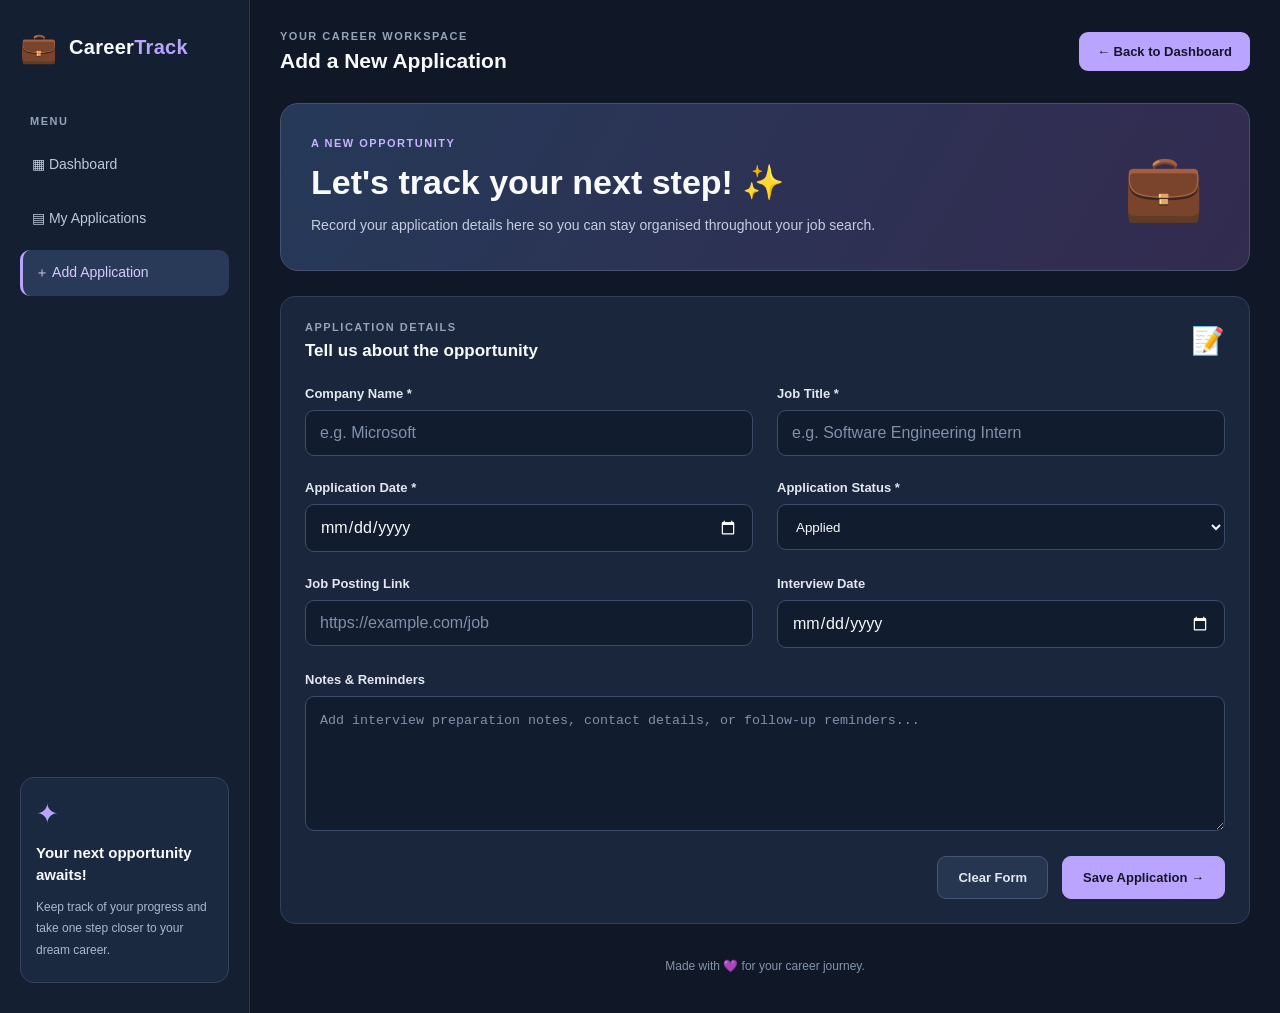
==== add-application.html @ 4e6cf006 "Create dark themed application form" ====
<!DOCTYPE html>
<html lang="en">
<head>
    <meta charset="UTF-8">
    <meta name="viewport" content="width=device-width, initial-scale=1.0">

    <title>Add Application | CareerTrack</title>

    <link rel="stylesheet" href="css/style.css">
    <script src="js/form.js" defer></script>
</head>
<body>

    <div class="app-container">

        <!-- Sidebar -->
        <aside class="sidebar">
            <div class="logo">
                <span class="logo-icon">💼</span>
                <h2>Career<span>Track</span></h2>
            </div>

            <p class="menu-heading">MENU</p>

            <nav class="sidebar-nav">
                <a href="index.html" class="nav-link">▦ Dashboard</a>
                <a href="applications.html" class="nav-link">▤ My Applications</a>
                <a href="add-application.html" class="nav-link active">＋ Add Application</a>
            </nav>

            <div class="sidebar-bottom">
                <div class="motivation-icon">✦</div>
                <h3>Your next opportunity awaits!</h3>
                <p>Keep track of your progress and take one step closer to your dream career.</p>
            </div>
        </aside>

        <!-- Main Content -->
        <main class="main-content">

            <header class="topbar">
                <div>
                    <p class="topbar-label">YOUR CAREER WORKSPACE</p>
                    <h2>Add a New Application</h2>
                </div>

                <a href="index.html" class="topbar-button">
                    ← Back to Dashboard
                </a>
            </header>

            <section class="welcome-section">
                <div>
                    <p class="eyebrow">A NEW OPPORTUNITY</p>
                    <h1>Let's track your next step! ✨</h1>
                    <p class="welcome-text">
                        Record your application details here so you can
                        stay organised throughout your job search.
                    </p>
                </div>

                <div class="welcome-illustration">💼</div>
            </section>

            <!-- Application Form -->
            <section class="panel form-panel">

                <div class="panel-heading">
                    <div>
                        <p class="eyebrow">APPLICATION DETAILS</p>
                        <h2>Tell us about the opportunity</h2>
                    </div>

                    <span class="heading-icon">📝</span>
                </div>

                <form id="applicationForm">

                    <div class="form-grid">

                        <div class="form-group">
                            <label for="company">Company Name *</label>
                            <input
                                type="text"
                                id="company"
                                name="company"
                                placeholder="e.g. Microsoft"
                                required
                                maxlength="100"
                            >
                        </div>

                        <div class="form-group">
                            <label for="jobTitle">Job Title *</label>
                            <input
                                type="text"
                                id="jobTitle"
                                name="jobTitle"
                                placeholder="e.g. Software Engineering Intern"
                                required
                                maxlength="100"
                            >
                        </div>

                        <div class="form-group">
                            <label for="applicationDate">Application Date *</label>
                            <input
                                type="date"
                                id="applicationDate"
                                name="applicationDate"
                                required
                            >
                        </div>

                        <div class="form-group">
                            <label for="status">Application Status *</label>
                            <select id="status" name="status" required>
                                <option value="Applied">Applied</option>
                                <option value="Interview">Interview</option>
                                <option value="Offer">Offer</option>
                                <option value="Rejected">Rejected</option>
                            </select>
                        </div>

                        <div class="form-group">
                            <label for="jobLink">Job Posting Link</label>
                            <input
                                type="url"
                                id="jobLink"
                                name="jobLink"
                                placeholder="https://example.com/job"
                                maxlength="500"
                            >
                        </div>

                        <div class="form-group">
                            <label for="interviewDate">Interview Date</label>
                            <input
                                type="date"
                                id="interviewDate"
                                name="interviewDate"
                            >
                        </div>

                        <div class="form-group full-width">
                            <label for="notes">Notes & Reminders</label>
                            <textarea
                                id="notes"
                                name="notes"
                                rows="5"
                                maxlength="2000"
                                placeholder="Add interview preparation notes, contact details, or follow-up reminders..."
                            ></textarea>
                        </div>

                    </div>

                    <div id="formMessage" class="form-message" role="status" aria-live="polite"></div>

                    <div class="form-actions">
                        <button type="reset" class="secondary-button">
                            Clear Form
                        </button>

                        <button type="submit" class="primary-button">
                            Save Application →
                        </button>
                    </div>

                </form>

            </section>

            <footer class="footer">
                Made with 💜 for your career journey.
            </footer>

        </main>
    </div>

</body>
</html>
---- css/style.css ----
/* ---------- General Styles ---------- */

* {
    margin: 0;
    padding: 0;
    box-sizing: border-box;
}

body {
    font-family: "Segoe UI", Arial, sans-serif;
    background-color: #101827;
    color: #f8fafc;
    min-height: 100vh;
}

a {
    text-decoration: none;
    color: inherit;
}

button, input {
    font: inherit;
}

.app-container {
    display: flex;
    min-height: 100vh;
}

/* ---------- Sidebar ---------- */

.sidebar {
    width: 250px;
    background-color: #141f32;
    border-right: 1px solid #29364d;
    padding: 30px 20px;
    display: flex;
    flex-direction: column;
    flex-shrink: 0;
}

.logo {
    display: flex;
    align-items: center;
    gap: 12px;
    margin-bottom: 50px;
}

.logo-icon {
    font-size: 30px;
}

.logo h2 {
    font-size: 20px;
    letter-spacing: 0.3px;
}

.logo h2 span {
    color: #b9a5ff;
}

.menu-heading,
.eyebrow,
.topbar-label {
    color: #94a3b8;
    font-size: 11px;
    letter-spacing: 1.5px;
    font-weight: 600;
}

.menu-heading {
    margin-bottom: 15px;
    padding-left: 10px;
}

.sidebar-nav {
    display: flex;
    flex-direction: column;
    gap: 10px;
}

.nav-link {
    padding: 14px 12px;
    border-radius: 10px;
    color: #bdc9dd;
    font-size: 14px;
    transition: 0.2s;
}

.nav-link:hover,
.nav-link.active {
    background-color: #293a58;
    color: #d6caff;
}

.nav-link.active {
    border-left: 3px solid #b9a5ff;
}

.sidebar-bottom {
    margin-top: auto;
    padding: 20px 15px;
    background-color: #1b2940;
    border: 1px solid #34425c;
    border-radius: 14px;
}

.motivation-icon {
    font-size: 27px;
    color: #b9a5ff;
    margin-bottom: 12px;
}

.sidebar-bottom h3 {
    font-size: 15px;
    line-height: 1.5;
    margin-bottom: 10px;
}

.sidebar-bottom p {
    font-size: 12px;
    line-height: 1.8;
    color: #a9b8d0;
}

/* ---------- Main Content ---------- */

.main-content {
    flex: 1;
    min-width: 0;
    padding: 30px;
}

.topbar {
    display: flex;
    justify-content: space-between;
    align-items: center;
    gap: 15px;
    margin-bottom: 30px;
}

.topbar-label {
    margin-bottom: 7px;
}

.topbar h2 {
    font-size: 21px;
}

.topbar-button {
    background-color: #b9a5ff;
    color: #17152a;
    padding: 12px 18px;
    border-radius: 9px;
    font-size: 13px;
    font-weight: 700;
    transition: 0.2s;
}

.topbar-button:hover {
    background-color: #d0c4ff;
    transform: translateY(-2px);
}

/* ---------- Welcome Section ---------- */

.welcome-section {
    display: flex;
    align-items: center;
    justify-content: space-between;
    gap: 20px;
    background: linear-gradient(120deg, #263958, #332b50);
    border: 1px solid #45516f;
    border-radius: 18px;
    padding: 30px;
    margin-bottom: 25px;
}

.welcome-section .eyebrow {
    color: #c4b5fd;
    margin-bottom: 13px;
}

.welcome-section h1 {
    font-size: clamp(25px, 3vw, 34px);
    margin-bottom: 12px;
}

.welcome-section h1 span {
    font-size: 27px;
}

.welcome-text {
    color: #c4cee0;
    line-height: 1.7;
    font-size: 14px;
}

.welcome-illustration {
    font-size: 65px;
    padding: 15px;
    flex-shrink: 0;
}

/* ---------- Statistics Cards ---------- */

.stats-grid {
    display: grid;
    grid-template-columns: repeat(4, minmax(0, 1fr));
    gap: 18px;
    margin-bottom: 25px;
}

.stat-card {
    padding: 22px;
    border-radius: 14px;
    border: 1px solid transparent;
    color: #172033;
    transition: transform 0.2s;
}

.stat-card:hover {
    transform: translateY(-4px);
}

.blue-card {
    background-color: #dbeafe;
    border-color: #93c5fd;
}

.purple-card {
    background-color: #ede9fe;
    border-color: #c4b5fd;
}

.green-card {
    background-color: #d1fae5;
    border-color: #6ee7b7;
}

.pink-card {
    background-color: #ffe4e6;
    border-color: #fda4af;
}

.stat-top {
    display: flex;
    align-items: center;
    justify-content: space-between;
    gap: 8px;
    font-size: 12px;
    font-weight: 600;
}

.stat-icon {
    font-size: 22px;
}

.stat-card h2 {
    font-size: 35px;
    margin: 18px 0 7px;
}

.stat-card p {
    font-size: 12px;
    color: #526078;
}

/* ---------- Content Panels ---------- */

.content-grid {
    display: grid;
    grid-template-columns: 1fr 1fr;
    gap: 20px;
    margin-bottom: 25px;
}

.panel {
    background-color: #19263b;
    border: 1px solid #30405a;
    border-radius: 15px;
    padding: 24px;
    min-width: 0;
}

.panel-heading {
    display: flex;
    align-items: center;
    justify-content: space-between;
    gap: 12px;
    margin-bottom: 25px;
}

.panel-heading .eyebrow {
    margin-bottom: 8px;
}

.panel-heading h2 {
    font-size: 17px;
}

.heading-icon {
    font-size: 27px;
    color: #c4b5fd;
}

/* ---------- Application Status ---------- */

.status-list {
    display: flex;
    flex-direction: column;
    gap: 20px;
    margin-bottom: 25px;
}

.status-row {
    display: flex;
    align-items: center;
    gap: 12px;
    color: #d5deed;
    font-size: 14px;
}

.status-row strong {
    margin-left: auto;
    color: #ffffff;
    font-size: 15px;
}

.status-dot {
    width: 11px;
    height: 11px;
    border-radius: 50%;
}

.applied-dot {
    background-color: #93c5fd;
}

.interview-dot {
    background-color: #c4b5fd;
}

.offer-dot {
    background-color: #6ee7b7;
}

.rejected-dot {
    background-color: #fda4af;
}

.text-link {
    color: #c4b5fd;
    font-size: 13px;
    font-weight: 600;
}

.text-link:hover {
    color: #e0d7ff;
}

/* ---------- Upcoming Interviews ---------- */

.empty-state {
    display: flex;
    flex-direction: column;
    align-items: center;
    text-align: center;
    padding: 15px 5px 20px;
    gap: 12px;
}

.empty-icon {
    font-size: 38px;
    background-color: #283653;
    border-radius: 50%;
    padding: 15px;
}

.empty-state p {
    font-size: 14px;
    font-weight: 600;
}

.empty-state span:last-child {
    color: #9baac1;
    font-size: 12px;
    line-height: 1.7;
}

/* ---------- Recent Applications Table ---------- */

.recent-panel {
    margin-bottom: 25px;
}

.table-wrapper {
    width: 100%;
    overflow-x: auto;
}

table {
    width: 100%;
    border-collapse: collapse;
    text-align: left;
}

th {
    color: #a9b8d0;
    background-color: #202e45;
    font-size: 12px;
    font-weight: 600;
}

th, td {
    padding: 15px 12px;
    border-bottom: 1px solid #30405a;
    white-space: nowrap;
}

td {
    color: #e2e8f0;
    font-size: 13px;
}

.table-empty {
    text-align: center;
    padding: 30px 12px;
    color: #a9b8d0;
}

/* ---------- Footer ---------- */

.footer {
    text-align: center;
    color: #8493ab;
    font-size: 12px;
    padding: 10px;
}

/* ---------- Responsive Design ---------- */

@media (max-width: 1100px) {
    .stats-grid {
        grid-template-columns: repeat(2, minmax(0, 1fr));
    }

    .content-grid {
        grid-template-columns: 1fr;
    }
}

@media (max-width: 700px) {
    .app-container {
        flex-direction: column;
    }

    .sidebar {
        width: 100%;
        padding: 20px;
    }

    .logo {
        margin-bottom: 25px;
    }

    .sidebar-nav {
        flex-direction: row;
        flex-wrap: wrap;
    }

    .nav-link {
        font-size: 12px;
        padding: 11px;
    }

    .sidebar-bottom {
        display: none;
    }

    .main-content {
        padding: 18px;
    }

    .topbar {
        align-items: flex-start;
        flex-direction: column;
    }

    .welcome-section {
        padding: 22px;
    }

    .welcome-illustration {
        font-size: 40px;
        padding: 0;
    }

    .stats-grid {
        gap: 12px;
    }

    .stat-card {
        padding: 15px;
    }

    .stat-card h2 {
        font-size: 29px;
    }

    .stat-top {
        font-size: 11px;
    }

    .panel {
        padding: 18px;
    }
}

@media (max-width: 380px) {
    .stats-grid {
        grid-template-columns: 1fr;
    }
}

/* ---------- Add Application Form ---------- */

.form-panel {
    max-width: 1000px;
    margin-bottom: 25px;
}

.form-grid {
    display: grid;
    grid-template-columns: repeat(2, minmax(0, 1fr));
    gap: 24px;
}

.form-group {
    display: flex;
    flex-direction: column;
    gap: 9px;
}

.form-group label {
    color: #e2e8f0;
    font-size: 13px;
    font-weight: 600;
}

.form-group input,
.form-group select,
.form-group textarea {
    width: 100%;
    padding: 13px 14px;
    background-color: #111c2f;
    color: #f8fafc;
    border: 1px solid #3b4b66;
    border-radius: 9px;
    outline: none;
    transition: border-color 0.2s, box-shadow 0.2s;
}

.form-group input,
.form-group select {
    min-height: 46px;
}

.form-group textarea {
    resize: vertical;
    min-height: 120px;
    line-height: 1.6;
}

.form-group input::placeholder,
.form-group textarea::placeholder {
    color: #8190a9;
}

.form-group input:focus,
.form-group select:focus,
.form-group textarea:focus {
    border-color: #b9a5ff;
    box-shadow: 0 0 0 3px rgba(185, 165, 255, 0.15);
}

.form-group select option {
    background-color: #19263b;
    color: #f8fafc;
}

.form-group input[type="date"] {
    color-scheme: dark;
}

.full-width {
    grid-column: 1 / -1;
}

.form-actions {
    display: flex;
    justify-content: flex-end;
    gap: 14px;
    margin-top: 25px;
    flex-wrap: wrap;
}

.primary-button,
.secondary-button {
    padding: 13px 20px;
    border-radius: 9px;
    font-size: 13px;
    font-weight: 700;
    cursor: pointer;
    transition: 0.2s;
}

.primary-button {
    background-color: #b9a5ff;
    color: #17152a;
    border: 1px solid #b9a5ff;
}

.primary-button:hover {
    background-color: #d0c4ff;
    transform: translateY(-2px);
}

.secondary-button {
    background-color: #263650;
    color: #e2e8f0;
    border: 1px solid #465773;
}

.secondary-button:hover {
    background-color: #344663;
}

.form-message {
    margin-top: 20px;
    font-size: 13px;
    line-height: 1.6;
}

.form-message:empty {
    display: none;
}

.form-message.success {
    color: #6ee7b7;
}

.form-message.error {
    color: #fda4af;
}

@media (max-width: 700px) {
    .form-grid {
        grid-template-columns: 1fr;
        gap: 20px;
    }

    .full-width {
        grid-column: auto;
    }

    .form-actions {
        flex-direction: column-reverse;
    }

    .form-actions button {
        width: 100%;
    }
}
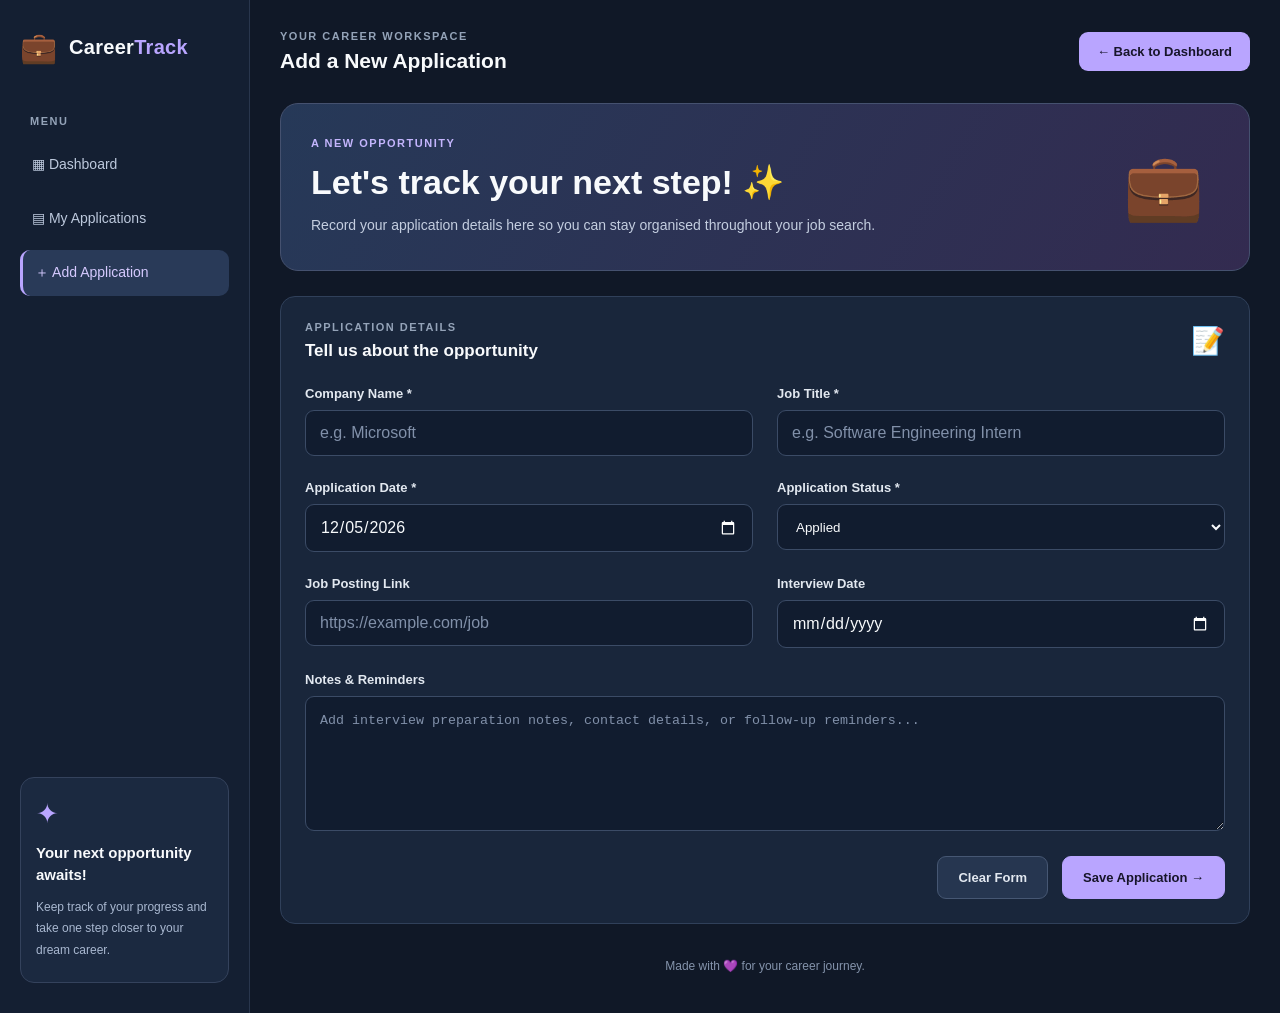
==== commit 83145cf8: "Create dark themed application form" ====
--- a/add-application.html
+++ b/add-application.html
@@ -1,4 +1,3 @@
-
 <!DOCTYPE html>
 <html lang="en">
 <head>
--- a/css/style.css
+++ b/css/style.css
@@ -673,3 +673,284 @@
         width: 100%;
     }
 }
+
+/* ---------- My Applications Page ---------- */
+
+.application-summary {
+    margin-top: 25px;
+}
+
+.application-controls {
+    margin-bottom: 25px;
+}
+
+.filter-grid {
+    display: grid;
+    grid-template-columns: 2fr 1fr 1fr;
+    gap: 18px;
+}
+
+.results-count {
+    color: #c4b5fd;
+    background-color: #293650;
+    padding: 8px 12px;
+    border-radius: 20px;
+    font-size: 12px;
+    white-space: nowrap;
+}
+
+.applications-table th {
+    padding-top: 16px;
+    padding-bottom: 16px;
+}
+
+.applications-table td {
+    vertical-align: middle;
+}
+
+.company-name {
+    color: #f8fafc;
+    font-weight: 600;
+    margin-bottom: 5px;
+}
+
+.job-name {
+    color: #9eacc3;
+    font-size: 12px;
+}
+
+.status-badge {
+    display: inline-block;
+    padding: 6px 10px;
+    border-radius: 20px;
+    font-size: 11px;
+    font-weight: 600;
+    white-space: nowrap;
+}
+
+.status-applied {
+    color: #bfdbfe;
+    background-color: #1e3a5f;
+}
+
+.status-interview {
+    color: #ddd6fe;
+    background-color: #45336f;
+}
+
+.status-offer {
+    color: #a7f3d0;
+    background-color: #174c40;
+}
+
+.status-rejected {
+    color: #fecdd3;
+    background-color: #652d3b;
+}
+
+.application-actions {
+    display: flex;
+    gap: 8px;
+}
+
+.action-button {
+    border: 1px solid #455570;
+    background-color: #263650;
+    color: #e2e8f0;
+    padding: 7px 10px;
+    border-radius: 7px;
+    cursor: pointer;
+    font-size: 12px;
+}
+
+.action-button:hover {
+    border-color: #b9a5ff;
+    color: #d8ccff;
+}
+
+.delete-button:hover {
+    border-color: #fda4af;
+    color: #fda4af;
+}
+
+.list-empty {
+    padding: 35px 15px;
+}
+
+.list-empty[hidden] {
+    display: none;
+}
+
+.list-empty .topbar-button {
+    margin-top: 8px;
+}
+
+@media (max-width: 900px) {
+    .filter-grid {
+        grid-template-columns: 1fr 1fr;
+    }
+
+    .filter-grid .form-group:first-child {
+        grid-column: 1 / -1;
+    }
+}
+
+@media (max-width: 600px) {
+    .filter-grid {
+        grid-template-columns: 1fr;
+    }
+
+    .filter-grid .form-group:first-child {
+        grid-column: auto;
+    }
+}
+
+/* ---------- Add Application Form ---------- */
+
+.form-panel {
+    max-width: 1000px;
+    margin-bottom: 25px;
+}
+
+.form-grid {
+    display: grid;
+    grid-template-columns: repeat(2, minmax(0, 1fr));
+    gap: 24px;
+}
+
+.form-group {
+    display: flex;
+    flex-direction: column;
+    gap: 9px;
+}
+
+.form-group label {
+    color: #e2e8f0;
+    font-size: 13px;
+    font-weight: 600;
+}
+
+.form-group input,
+.form-group select,
+.form-group textarea {
+    width: 100%;
+    padding: 13px 14px;
+    background-color: #111c2f;
+    color: #f8fafc;
+    border: 1px solid #3b4b66;
+    border-radius: 9px;
+    outline: none;
+    transition: border-color 0.2s, box-shadow 0.2s;
+}
+
+.form-group input,
+.form-group select {
+    min-height: 46px;
+}
+
+.form-group textarea {
+    resize: vertical;
+    min-height: 120px;
+    line-height: 1.6;
+}
+
+.form-group input::placeholder,
+.form-group textarea::placeholder {
+    color: #8190a9;
+}
+
+.form-group input:focus,
+.form-group select:focus,
+.form-group textarea:focus {
+    border-color: #b9a5ff;
+    box-shadow: 0 0 0 3px rgba(185, 165, 255, 0.15);
+}
+
+.form-group select option {
+    background-color: #19263b;
+    color: #f8fafc;
+}
+
+.form-group input[type="date"] {
+    color-scheme: dark;
+}
+
+.full-width {
+    grid-column: 1 / -1;
+}
+
+.form-actions {
+    display: flex;
+    justify-content: flex-end;
+    gap: 14px;
+    margin-top: 25px;
+    flex-wrap: wrap;
+}
+
+.primary-button,
+.secondary-button {
+    padding: 13px 20px;
+    border-radius: 9px;
+    font-size: 13px;
+    font-weight: 700;
+    cursor: pointer;
+    transition: 0.2s;
+}
+
+.primary-button {
+    background-color: #b9a5ff;
+    color: #17152a;
+    border: 1px solid #b9a5ff;
+}
+
+.primary-button:hover {
+    background-color: #d0c4ff;
+    transform: translateY(-2px);
+}
+
+.secondary-button {
+    background-color: #263650;
+    color: #e2e8f0;
+    border: 1px solid #465773;
+}
+
+.secondary-button:hover {
+    background-color: #344663;
+}
+
+.form-message {
+    margin-top: 20px;
+    font-size: 13px;
+    line-height: 1.6;
+}
+
+.form-message:empty {
+    display: none;
+}
+
+.form-message.success {
+    color: #6ee7b7;
+}
+
+.form-message.error {
+    color: #fda4af;
+}
+
+@media (max-width: 700px) {
+    .form-grid {
+        grid-template-columns: 1fr;
+        gap: 20px;
+    }
+
+    .full-width {
+        grid-column: auto;
+    }
+
+    .form-actions {
+        flex-direction: column-reverse;
+    }
+
+    .form-actions button {
+        width: 100%;
+    }
+}
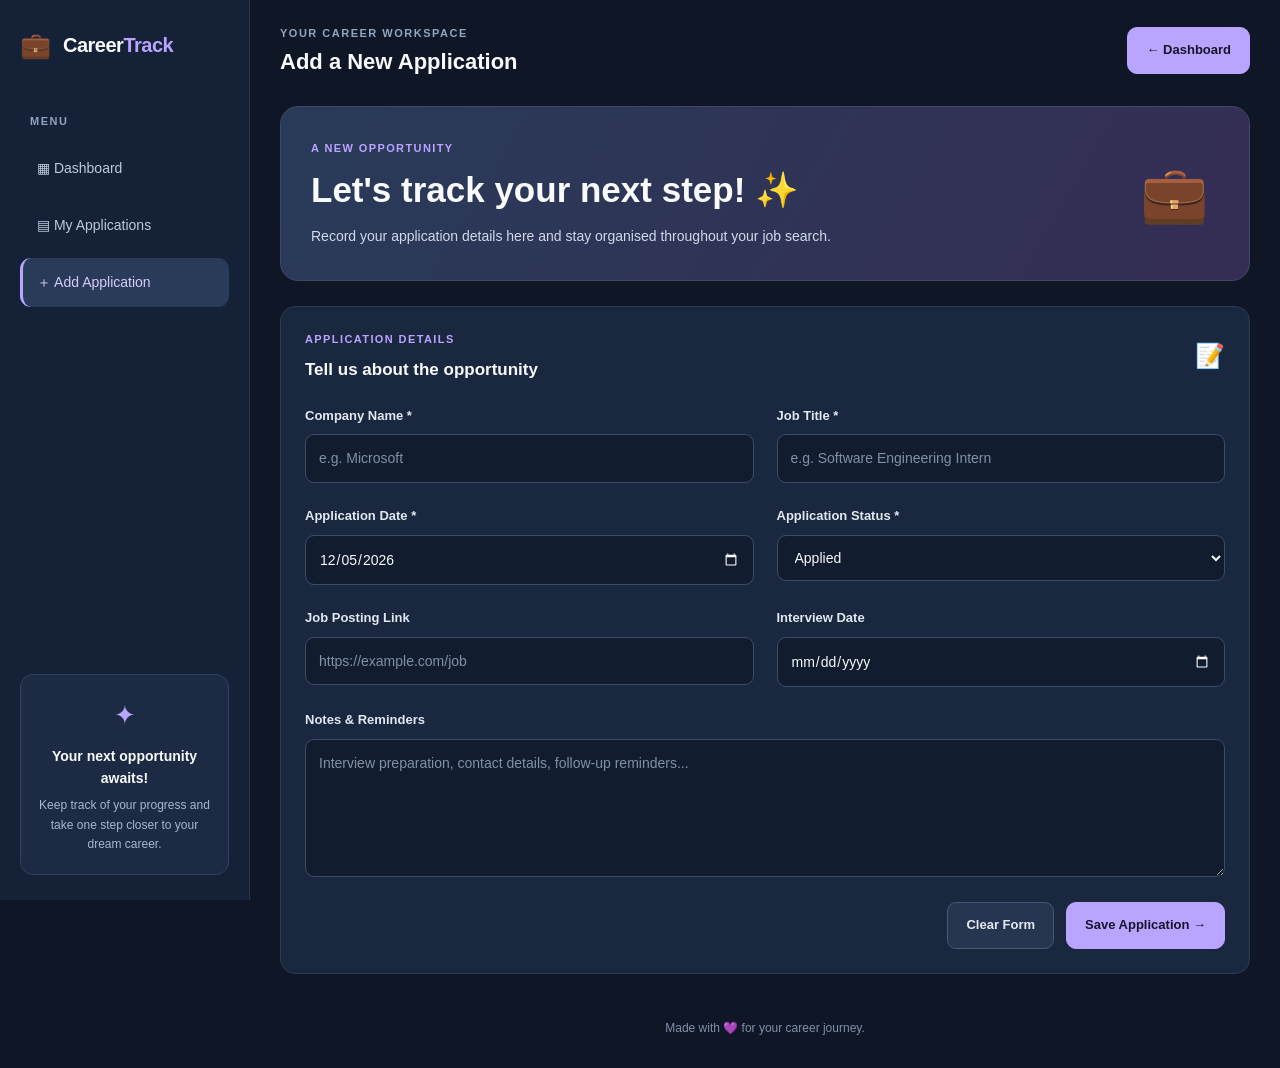
==== commit e785dab3: "Improve accessibility and usability" ====
--- a/add-application.html
+++ b/add-application.html
@@ -1,9 +1,10 @@
+
 <!DOCTYPE html>
 <html lang="en">
 <head>
     <meta charset="UTF-8">
     <meta name="viewport" content="width=device-width, initial-scale=1.0">
-
+    <meta name="description" content="Record a new job or internship application with CareerTrack.">
     <title>Add Application | CareerTrack</title>
 
     <link rel="stylesheet" href="css/style.css">
@@ -11,172 +12,174 @@
 </head>
 <body>
 
-    <div class="app-container">
+<div class="app-container">
 
-        <!-- Sidebar -->
-        <aside class="sidebar">
-            <div class="logo">
-                <span class="logo-icon">💼</span>
-                <h2>Career<span>Track</span></h2>
+    <aside class="sidebar">
+        <div class="logo">
+            <span class="logo-icon">💼</span>
+            <h2>Career<span>Track</span></h2>
+        </div>
+
+        <p class="menu-heading">MENU</p>
+
+        <nav class="sidebar-nav" aria-label="Main navigation">
+            <a href="index.html" class="nav-link">▦ Dashboard</a>
+            <a href="applications.html" class="nav-link">▤ My Applications</a>
+            <a href="add-application.html" class="nav-link active" aria-current="page">＋ Add Application</a>
+        </nav>
+
+        <div class="sidebar-bottom">
+            <div class="motivation-icon">✦</div>
+            <h3>Your next opportunity awaits!</h3>
+            <p>Keep track of your progress and take one step closer to your dream career.</p>
+        </div>
+    </aside>
+
+    <main class="main-content">
+
+        <header class="topbar">
+            <div>
+                <p class="topbar-label">YOUR CAREER WORKSPACE</p>
+                <h2>Add a New Application</h2>
             </div>
 
-            <p class="menu-heading">MENU</p>
+            <a href="index.html" class="topbar-button">
+                ← Dashboard
+            </a>
+        </header>
 
-            <nav class="sidebar-nav">
-                <a href="index.html" class="nav-link">▦ Dashboard</a>
-                <a href="applications.html" class="nav-link">▤ My Applications</a>
-                <a href="add-application.html" class="nav-link active">＋ Add Application</a>
-            </nav>
+        <section class="welcome-section">
+            <div>
+                <p class="eyebrow">A NEW OPPORTUNITY</p>
+                <h1>Let's track your next step! ✨</h1>
+                <p class="welcome-text">
+                    Record your application details here and stay
+                    organised throughout your job search.
+                </p>
+            </div>
 
-            <div class="sidebar-bottom">
-                <div class="motivation-icon">✦</div>
-                <h3>Your next opportunity awaits!</h3>
-                <p>Keep track of your progress and take one step closer to your dream career.</p>
+            <div class="welcome-illustration" aria-hidden="true">💼</div>
+        </section>
+
+        <section class="panel form-panel">
+
+            <div class="panel-heading">
+                <div>
+                    <p class="eyebrow">APPLICATION DETAILS</p>
+                    <h2>Tell us about the opportunity</h2>
+                </div>
+                <span class="heading-icon" aria-hidden="true">📝</span>
             </div>
-        </aside>
 
-        <!-- Main Content -->
-        <main class="main-content">
+            <form id="applicationForm">
 
-            <header class="topbar">
-                <div>
-                    <p class="topbar-label">YOUR CAREER WORKSPACE</p>
-                    <h2>Add a New Application</h2>
+                <div class="form-grid">
+
+                    <div class="form-group">
+                        <label for="company">Company Name *</label>
+                        <input
+                            type="text"
+                            id="company"
+                            name="company"
+                            placeholder="e.g. Microsoft"
+                            maxlength="100"
+                            autocomplete="organization"
+                            required
+                        >
+                    </div>
+
+                    <div class="form-group">
+                        <label for="jobTitle">Job Title *</label>
+                        <input
+                            type="text"
+                            id="jobTitle"
+                            name="jobTitle"
+                            placeholder="e.g. Software Engineering Intern"
+                            maxlength="100"
+                            required
+                        >
+                    </div>
+
+                    <div class="form-group">
+                        <label for="applicationDate">Application Date *</label>
+                        <input
+                            type="date"
+                            id="applicationDate"
+                            name="applicationDate"
+                            required
+                        >
+                    </div>
+
+                    <div class="form-group">
+                        <label for="status">Application Status *</label>
+                        <select id="status" name="status" required>
+                            <option value="Applied">Applied</option>
+                            <option value="Interview">Interview</option>
+                            <option value="Offer">Offer</option>
+                            <option value="Rejected">Rejected</option>
+                        </select>
+                    </div>
+
+                    <div class="form-group">
+                        <label for="jobLink">Job Posting Link</label>
+                        <input
+                            type="url"
+                            id="jobLink"
+                            name="jobLink"
+                            placeholder="https://example.com/job"
+                            maxlength="500"
+                        >
+                    </div>
+
+                    <div class="form-group">
+                        <label for="interviewDate">Interview Date</label>
+                        <input
+                            type="date"
+                            id="interviewDate"
+                            name="interviewDate"
+                        >
+                    </div>
+
+                    <div class="form-group full-width">
+                        <label for="notes">Notes & Reminders</label>
+                        <textarea
+                            id="notes"
+                            name="notes"
+                            rows="5"
+                            maxlength="2000"
+                            placeholder="Interview preparation, contact details, follow-up reminders..."
+                        ></textarea>
+                    </div>
+
                 </div>
 
-                <a href="index.html" class="topbar-button">
-                    ← Back to Dashboard
-                </a>
-            </header>
+                <div
+                    id="formMessage"
+                    class="form-message"
+                    role="status"
+                    aria-live="polite"
+                ></div>
 
-            <section class="welcome-section">
-                <div>
-                    <p class="eyebrow">A NEW OPPORTUNITY</p>
-                    <h1>Let's track your next step! ✨</h1>
-                    <p class="welcome-text">
-                        Record your application details here so you can
-                        stay organised throughout your job search.
-                    </p>
+                <div class="form-actions">
+                    <button type="reset" class="secondary-button">
+                        Clear Form
+                    </button>
+
+                    <button type="submit" class="primary-button">
+                        Save Application →
+                    </button>
                 </div>
 
-                <div class="welcome-illustration">💼</div>
-            </section>
+            </form>
 
-            <!-- Application Form -->
-            <section class="panel form-panel">
+        </section>
 
-                <div class="panel-heading">
-                    <div>
-                        <p class="eyebrow">APPLICATION DETAILS</p>
-                        <h2>Tell us about the opportunity</h2>
-                    </div>
+        <footer class="footer">
+            Made with 💜 for your career journey.
+        </footer>
 
-                    <span class="heading-icon">📝</span>
-                </div>
-
-                <form id="applicationForm">
-
-                    <div class="form-grid">
-
-                        <div class="form-group">
-                            <label for="company">Company Name *</label>
-                            <input
-                                type="text"
-                                id="company"
-                                name="company"
-                                placeholder="e.g. Microsoft"
-                                required
-                                maxlength="100"
-                            >
-                        </div>
-
-                        <div class="form-group">
-                            <label for="jobTitle">Job Title *</label>
-                            <input
-                                type="text"
-                                id="jobTitle"
-                                name="jobTitle"
-                                placeholder="e.g. Software Engineering Intern"
-                                required
-                                maxlength="100"
-                            >
-                        </div>
-
-                        <div class="form-group">
-                            <label for="applicationDate">Application Date *</label>
-                            <input
-                                type="date"
-                                id="applicationDate"
-                                name="applicationDate"
-                                required
-                            >
-                        </div>
-
-                        <div class="form-group">
-                            <label for="status">Application Status *</label>
-                            <select id="status" name="status" required>
-                                <option value="Applied">Applied</option>
-                                <option value="Interview">Interview</option>
-                                <option value="Offer">Offer</option>
-                                <option value="Rejected">Rejected</option>
-                            </select>
-                        </div>
-
-                        <div class="form-group">
-                            <label for="jobLink">Job Posting Link</label>
-                            <input
-                                type="url"
-                                id="jobLink"
-                                name="jobLink"
-                                placeholder="https://example.com/job"
-                                maxlength="500"
-                            >
-                        </div>
-
-                        <div class="form-group">
-                            <label for="interviewDate">Interview Date</label>
-                            <input
-                                type="date"
-                                id="interviewDate"
-                                name="interviewDate"
-                            >
-                        </div>
-
-                        <div class="form-group full-width">
-                            <label for="notes">Notes & Reminders</label>
-                            <textarea
-                                id="notes"
-                                name="notes"
-                                rows="5"
-                                maxlength="2000"
-                                placeholder="Add interview preparation notes, contact details, or follow-up reminders..."
-                            ></textarea>
-                        </div>
-
-                    </div>
-
-                    <div id="formMessage" class="form-message" role="status" aria-live="polite"></div>
-
-                    <div class="form-actions">
-                        <button type="reset" class="secondary-button">
-                            Clear Form
-                        </button>
-
-                        <button type="submit" class="primary-button">
-                            Save Application →
-                        </button>
-                    </div>
-
-                </form>
-
-            </section>
-
-            <footer class="footer">
-                Made with 💜 for your career journey.
-            </footer>
-
-        </main>
-    </div>
+    </main>
+</div>
 
 </body>
 </html>
--- a/css/style.css
+++ b/css/style.css
@@ -1,561 +1,464 @@
 
-/* ---------- General Styles ---------- */
+/* ==================================================
+   CAREERTRACK - JOB APPLICATION TRACKER
+   Main stylesheet for all pages
+   ================================================== */
+
+/* ---------- 1. Global Styles ---------- */
+
+:root {
+    --background: #0f1727;
+    --sidebar: #142137;
+    --panel: #19283f;
+    --panel-hover: #22334e;
+    --border: #30415c;
+    --text: #f8fafc;
+    --muted: #a8b7ce;
+    --lavender: #b9a5ff;
+    --lavender-light: #d8ccff;
+    --blue: #dbeafe;
+    --purple: #ede9fe;
+    --green: #d1fae5;
+    --pink: #ffe4e6;
+    --danger: #fda4af;
+    --success: #6ee7b7;
+    --radius: 15px;
+}
 
 * {
+    box-sizing: border-box;
     margin: 0;
     padding: 0;
-    box-sizing: border-box;
+}
+
+html {
+    scroll-behavior: smooth;
 }
 
 body {
     font-family: "Segoe UI", Arial, sans-serif;
-    background-color: #101827;
-    color: #f8fafc;
+    background: var(--background);
+    color: var(--text);
+    font-size: 14px;
+    line-height: 1.6;
+}
+
+a {
+    color: inherit;
+    text-decoration: none;
+}
+
+button,
+input,
+select,
+textarea {
+    font: inherit;
+}
+
+button {
+    cursor: pointer;
+}
+
+button:focus-visible,
+a:focus-visible,
+input:focus-visible,
+select:focus-visible,
+textarea:focus-visible {
+    outline: 2px solid var(--lavender);
+    outline-offset: 3px;
+}
+
+button:disabled {
+    opacity: 0.6;
+    cursor: not-allowed;
+}
+
+[hidden] {
+    display: none !important;
+}
+
+/* ---------- 2. Main Layout ---------- */
+
+.app-container {
     min-height: 100vh;
 }
-
-a {
-    text-decoration: none;
-    color: inherit;
-}
-
-button, input {
-    font: inherit;
-}
-
-.app-container {
-    display: flex;
-    min-height: 100vh;
-}
-
-/* ---------- Sidebar ---------- */
 
 .sidebar {
     width: 250px;
-    background-color: #141f32;
-    border-right: 1px solid #29364d;
-    padding: 30px 20px;
+    height: 100vh;
+    position: fixed;
+    top: 0;
+    left: 0;
     display: flex;
     flex-direction: column;
-    flex-shrink: 0;
-}
+    padding: 25px 20px;
+    background: var(--sidebar);
+    border-right: 1px solid #263650;
+    overflow-y: auto;
+    z-index: 10;
+}
+
+.main-content {
+    margin-left: 250px;
+    min-height: 100vh;
+    padding: 25px 30px;
+    max-width: 1800px;
+}
+
+/* ---------- 3. Sidebar ---------- */
 
 .logo {
     display: flex;
     align-items: center;
     gap: 12px;
-    margin-bottom: 50px;
+    margin-bottom: 48px;
 }
 
 .logo-icon {
-    font-size: 30px;
+    font-size: 25px;
 }
 
 .logo h2 {
     font-size: 20px;
-    letter-spacing: 0.3px;
+    font-weight: 750;
+    letter-spacing: -0.5px;
 }
 
 .logo h2 span {
-    color: #b9a5ff;
-}
-
-.menu-heading,
-.eyebrow,
-.topbar-label {
-    color: #94a3b8;
+    color: var(--lavender);
+}
+
+.menu-heading {
+    color: #91a4c0;
     font-size: 11px;
+    font-weight: 700;
     letter-spacing: 1.5px;
-    font-weight: 600;
-}
-
-.menu-heading {
-    margin-bottom: 15px;
-    padding-left: 10px;
+    margin: 0 10px 13px;
 }
 
 .sidebar-nav {
     display: flex;
     flex-direction: column;
-    gap: 10px;
+    gap: 9px;
 }
 
 .nav-link {
-    padding: 14px 12px;
-    border-radius: 10px;
-    color: #bdc9dd;
-    font-size: 14px;
-    transition: 0.2s;
-}
-
-.nav-link:hover,
+    display: block;
+    padding: 13px 14px;
+    color: #bdcbe0;
+    border-radius: 11px;
+    border-left: 3px solid transparent;
+    transition: background 0.2s, color 0.2s;
+}
+
+.nav-link:hover {
+    background: #22334e;
+    color: white;
+}
+
 .nav-link.active {
-    background-color: #293a58;
-    color: #d6caff;
-}
-
-.nav-link.active {
-    border-left: 3px solid #b9a5ff;
+    color: var(--lavender-light);
+    background: #293b59;
+    border-left-color: var(--lavender);
 }
 
 .sidebar-bottom {
     margin-top: auto;
     padding: 20px 15px;
-    background-color: #1b2940;
-    border: 1px solid #34425c;
+    border-radius: 13px;
+    background: #1c2b43;
+    border: 1px solid #30415c;
+    text-align: center;
+}
+
+.motivation-icon {
+    font-size: 26px;
+    color: var(--lavender);
+    margin-bottom: 8px;
+}
+
+.sidebar-bottom h3 {
+    font-size: 14px;
+    margin-bottom: 7px;
+}
+
+.sidebar-bottom p {
+    color: var(--muted);
+    font-size: 12px;
+}
+
+/* ---------- 4. Header ---------- */
+
+.topbar {
+    display: flex;
+    justify-content: space-between;
+    align-items: center;
+    gap: 20px;
+    margin-bottom: 30px;
+}
+
+.topbar-label {
+    color: #91a4c0;
+    font-size: 11px;
+    font-weight: 700;
+    letter-spacing: 1.5px;
+    margin-bottom: 5px;
+}
+
+.topbar h2 {
+    font-size: 22px;
+    line-height: 1.3;
+}
+
+.topbar-button,
+.primary-button {
+    display: inline-flex;
+    justify-content: center;
+    align-items: center;
+    gap: 8px;
+    padding: 12px 18px;
+    border: 1px solid var(--lavender);
+    border-radius: 10px;
+    background: var(--lavender);
+    color: #17152a;
+    font-weight: 700;
+    font-size: 13px;
+    transition: 0.2s;
+}
+
+.topbar-button:hover,
+.primary-button:hover {
+    background: var(--lavender-light);
+    border-color: var(--lavender-light);
+    transform: translateY(-1px);
+}
+
+/* ---------- 5. Welcome Banner ---------- */
+
+.welcome-section {
+    display: flex;
+    justify-content: space-between;
+    align-items: center;
+    gap: 25px;
+    padding: 30px;
+    margin-bottom: 25px;
+    min-height: 175px;
+    background: linear-gradient(120deg, #293b59, #352d54);
+    border: 1px solid #414765;
+    border-radius: 18px;
+}
+
+.eyebrow {
+    color: var(--lavender);
+    font-size: 11px;
+    font-weight: 750;
+    letter-spacing: 1.4px;
+    margin-bottom: 9px;
+}
+
+.welcome-section h1 {
+    font-size: clamp(24px, 3vw, 35px);
+    line-height: 1.3;
+    margin-bottom: 12px;
+}
+
+.welcome-text {
+    color: #d0daea;
+    font-size: 14px;
+    max-width: 650px;
+}
+
+.welcome-illustration {
+    font-size: 55px;
+    flex-shrink: 0;
+    padding: 10px;
+}
+
+/* ---------- 6. Statistic Cards ---------- */
+
+.stats-grid {
+    display: grid;
+    grid-template-columns: repeat(4, minmax(0, 1fr));
+    gap: 17px;
+    margin-bottom: 25px;
+}
+
+.stat-card {
+    min-width: 0;
+    min-height: 160px;
+    padding: 22px;
     border-radius: 14px;
-}
-
-.motivation-icon {
-    font-size: 27px;
-    color: #b9a5ff;
-    margin-bottom: 12px;
-}
-
-.sidebar-bottom h3 {
-    font-size: 15px;
-    line-height: 1.5;
-    margin-bottom: 10px;
-}
-
-.sidebar-bottom p {
+    border: 1px solid transparent;
+    color: #17243a;
+    transition: transform 0.2s;
+}
+
+.stat-card:hover {
+    transform: translateY(-3px);
+}
+
+.blue-card {
+    background: var(--blue);
+    border-color: #93c5fd;
+}
+
+.purple-card {
+    background: var(--purple);
+    border-color: #c4b5fd;
+}
+
+.green-card {
+    background: var(--green);
+    border-color: #6ee7b7;
+}
+
+.pink-card {
+    background: var(--pink);
+    border-color: #fda4af;
+}
+
+.stat-top {
+    display: flex;
+    justify-content: space-between;
+    align-items: center;
+    gap: 8px;
     font-size: 12px;
-    line-height: 1.8;
-    color: #a9b8d0;
-}
-
-/* ---------- Main Content ---------- */
-
-.main-content {
-    flex: 1;
+    font-weight: 600;
+}
+
+.stat-icon {
+    font-size: 19px;
+}
+
+.stat-card h2 {
+    font-size: 35px;
+    margin-top: 17px;
+    line-height: 1.2;
+}
+
+.stat-card p {
+    margin-top: 7px;
+    color: #5c6d87;
+    font-size: 12px;
+}
+
+/* ---------- 7. General Panels ---------- */
+
+.dashboard-grid {
+    display: grid;
+    grid-template-columns: repeat(2, minmax(0, 1fr));
+    gap: 20px;
+    margin-bottom: 25px;
+}
+
+.panel {
     min-width: 0;
-    padding: 30px;
-}
-
-.topbar {
+    padding: 24px;
+    margin-bottom: 25px;
+    background: var(--panel);
+    border: 1px solid #293b55;
+    border-radius: var(--radius);
+}
+
+.dashboard-grid .panel {
+    margin-bottom: 0;
+}
+
+.panel-heading {
     display: flex;
     justify-content: space-between;
     align-items: center;
     gap: 15px;
-    margin-bottom: 30px;
-}
-
-.topbar-label {
-    margin-bottom: 7px;
-}
-
-.topbar h2 {
-    font-size: 21px;
-}
-
-.topbar-button {
-    background-color: #b9a5ff;
-    color: #17152a;
-    padding: 12px 18px;
-    border-radius: 9px;
-    font-size: 13px;
-    font-weight: 700;
-    transition: 0.2s;
-}
-
-.topbar-button:hover {
-    background-color: #d0c4ff;
-    transform: translateY(-2px);
-}
-
-/* ---------- Welcome Section ---------- */
-
-.welcome-section {
-    display: flex;
-    align-items: center;
-    justify-content: space-between;
-    gap: 20px;
-    background: linear-gradient(120deg, #263958, #332b50);
-    border: 1px solid #45516f;
-    border-radius: 18px;
-    padding: 30px;
-    margin-bottom: 25px;
-}
-
-.welcome-section .eyebrow {
-    color: #c4b5fd;
-    margin-bottom: 13px;
-}
-
-.welcome-section h1 {
-    font-size: clamp(25px, 3vw, 34px);
-    margin-bottom: 12px;
-}
-
-.welcome-section h1 span {
-    font-size: 27px;
-}
-
-.welcome-text {
-    color: #c4cee0;
-    line-height: 1.7;
-    font-size: 14px;
-}
-
-.welcome-illustration {
-    font-size: 65px;
-    padding: 15px;
-    flex-shrink: 0;
-}
-
-/* ---------- Statistics Cards ---------- */
-
-.stats-grid {
-    display: grid;
-    grid-template-columns: repeat(4, minmax(0, 1fr));
-    gap: 18px;
-    margin-bottom: 25px;
-}
-
-.stat-card {
-    padding: 22px;
-    border-radius: 14px;
-    border: 1px solid transparent;
-    color: #172033;
-    transition: transform 0.2s;
-}
-
-.stat-card:hover {
-    transform: translateY(-4px);
-}
-
-.blue-card {
-    background-color: #dbeafe;
-    border-color: #93c5fd;
-}
-
-.purple-card {
-    background-color: #ede9fe;
-    border-color: #c4b5fd;
-}
-
-.green-card {
-    background-color: #d1fae5;
-    border-color: #6ee7b7;
-}
-
-.pink-card {
-    background-color: #ffe4e6;
-    border-color: #fda4af;
-}
-
-.stat-top {
-    display: flex;
-    align-items: center;
-    justify-content: space-between;
-    gap: 8px;
-    font-size: 12px;
-    font-weight: 600;
-}
-
-.stat-icon {
-    font-size: 22px;
-}
-
-.stat-card h2 {
-    font-size: 35px;
-    margin: 18px 0 7px;
-}
-
-.stat-card p {
-    font-size: 12px;
-    color: #526078;
-}
-
-/* ---------- Content Panels ---------- */
-
-.content-grid {
-    display: grid;
-    grid-template-columns: 1fr 1fr;
-    gap: 20px;
-    margin-bottom: 25px;
-}
-
-.panel {
-    background-color: #19263b;
-    border: 1px solid #30405a;
-    border-radius: 15px;
-    padding: 24px;
-    min-width: 0;
-}
-
-.panel-heading {
-    display: flex;
-    align-items: center;
-    justify-content: space-between;
-    gap: 12px;
-    margin-bottom: 25px;
-}
-
-.panel-heading .eyebrow {
-    margin-bottom: 8px;
+    margin-bottom: 24px;
 }
 
 .panel-heading h2 {
     font-size: 17px;
+    line-height: 1.4;
 }
 
 .heading-icon {
-    font-size: 27px;
-    color: #c4b5fd;
-}
-
-/* ---------- Application Status ---------- */
-
-.status-list {
+    font-size: 24px;
+    color: var(--lavender);
+}
+
+/* ---------- 8. Application Overview ---------- */
+
+.overview-list {
     display: flex;
     flex-direction: column;
-    gap: 20px;
-    margin-bottom: 25px;
-}
-
-.status-row {
+    gap: 19px;
+}
+
+.overview-item {
     display: flex;
     align-items: center;
     gap: 12px;
-    color: #d5deed;
-    font-size: 14px;
-}
-
-.status-row strong {
-    margin-left: auto;
-    color: #ffffff;
-    font-size: 15px;
-}
-
-.status-dot {
+    color: #d2dced;
+}
+
+.overview-dot {
     width: 11px;
     height: 11px;
+    flex-shrink: 0;
     border-radius: 50%;
 }
 
-.applied-dot {
-    background-color: #93c5fd;
-}
-
-.interview-dot {
-    background-color: #c4b5fd;
-}
-
-.offer-dot {
-    background-color: #6ee7b7;
-}
-
-.rejected-dot {
-    background-color: #fda4af;
-}
-
-.text-link {
-    color: #c4b5fd;
+.dot-applied {
+    background: #93c5fd;
+}
+
+.dot-interview {
+    background: #c4b5fd;
+}
+
+.dot-offer {
+    background: #6ee7b7;
+}
+
+.dot-rejected {
+    background: #fda4af;
+}
+
+.overview-item strong {
+    margin-left: auto;
+    color: var(--text);
     font-size: 13px;
-    font-weight: 600;
-}
-
-.text-link:hover {
-    color: #e0d7ff;
-}
-
-/* ---------- Upcoming Interviews ---------- */
-
-.empty-state {
-    display: flex;
-    flex-direction: column;
-    align-items: center;
-    text-align: center;
-    padding: 15px 5px 20px;
-    gap: 12px;
-}
-
-.empty-icon {
-    font-size: 38px;
-    background-color: #283653;
-    border-radius: 50%;
-    padding: 15px;
-}
-
-.empty-state p {
-    font-size: 14px;
-    font-weight: 600;
-}
-
-.empty-state span:last-child {
-    color: #9baac1;
-    font-size: 12px;
-    line-height: 1.7;
-}
-
-/* ---------- Recent Applications Table ---------- */
-
-.recent-panel {
-    margin-bottom: 25px;
-}
-
-.table-wrapper {
-    width: 100%;
-    overflow-x: auto;
-}
-
-table {
-    width: 100%;
-    border-collapse: collapse;
-    text-align: left;
-}
-
-th {
-    color: #a9b8d0;
-    background-color: #202e45;
-    font-size: 12px;
-    font-weight: 600;
-}
-
-th, td {
-    padding: 15px 12px;
-    border-bottom: 1px solid #30405a;
-    white-space: nowrap;
-}
-
-td {
-    color: #e2e8f0;
-    font-size: 13px;
-}
-
-.table-empty {
-    text-align: center;
-    padding: 30px 12px;
-    color: #a9b8d0;
-}
-
-/* ---------- Footer ---------- */
-
-.footer {
-    text-align: center;
-    color: #8493ab;
-    font-size: 12px;
-    padding: 10px;
-}
-
-/* ---------- Responsive Design ---------- */
-
-@media (max-width: 1100px) {
-    .stats-grid {
-        grid-template-columns: repeat(2, minmax(0, 1fr));
-    }
-
-    .content-grid {
-        grid-template-columns: 1fr;
-    }
-}
-
-@media (max-width: 700px) {
-    .app-container {
-        flex-direction: column;
-    }
-
-    .sidebar {
-        width: 100%;
-        padding: 20px;
-    }
-
-    .logo {
-        margin-bottom: 25px;
-    }
-
-    .sidebar-nav {
-        flex-direction: row;
-        flex-wrap: wrap;
-    }
-
-    .nav-link {
-        font-size: 12px;
-        padding: 11px;
-    }
-
-    .sidebar-bottom {
-        display: none;
-    }
-
-    .main-content {
-        padding: 18px;
-    }
-
-    .topbar {
-        align-items: flex-start;
-        flex-direction: column;
-    }
-
-    .welcome-section {
-        padding: 22px;
-    }
-
-    .welcome-illustration {
-        font-size: 40px;
-        padding: 0;
-    }
-
-    .stats-grid {
-        gap: 12px;
-    }
-
-    .stat-card {
-        padding: 15px;
-    }
-
-    .stat-card h2 {
-        font-size: 29px;
-    }
-
-    .stat-top {
-        font-size: 11px;
-    }
-
-    .panel {
-        padding: 18px;
-    }
-}
-
-@media (max-width: 380px) {
-    .stats-grid {
-        grid-template-columns: 1fr;
-    }
-}
-
-/* ---------- Add Application Form ---------- */
+}
+
+/* ---------- 9. Forms ---------- */
 
 .form-panel {
-    max-width: 1000px;
-    margin-bottom: 25px;
+    max-width: 1050px;
 }
 
 .form-grid {
     display: grid;
     grid-template-columns: repeat(2, minmax(0, 1fr));
-    gap: 24px;
+    gap: 23px;
 }
 
 .form-group {
     display: flex;
     flex-direction: column;
-    gap: 9px;
+    gap: 8px;
+    min-width: 0;
 }
 
 .form-group label {
     color: #e2e8f0;
     font-size: 13px;
-    font-weight: 600;
+    font-weight: 650;
 }
 
 .form-group input,
 .form-group select,
 .form-group textarea {
     width: 100%;
-    padding: 13px 14px;
-    background-color: #111c2f;
-    color: #f8fafc;
+    min-width: 0;
+    padding: 12px 13px;
+    color: var(--text);
+    background: #111c2f;
     border: 1px solid #3b4b66;
     border-radius: 9px;
     outline: none;
@@ -568,9 +471,9 @@
 }
 
 .form-group textarea {
-    resize: vertical;
     min-height: 120px;
     line-height: 1.6;
+    resize: vertical;
 }
 
 .form-group input::placeholder,
@@ -581,13 +484,13 @@
 .form-group input:focus,
 .form-group select:focus,
 .form-group textarea:focus {
-    border-color: #b9a5ff;
-    box-shadow: 0 0 0 3px rgba(185, 165, 255, 0.15);
+    border-color: var(--lavender);
+    box-shadow: 0 0 0 3px rgb(185 165 255 / 15%);
 }
 
 .form-group select option {
-    background-color: #19263b;
-    color: #f8fafc;
+    color: var(--text);
+    background: var(--panel);
 }
 
 .form-group input[type="date"] {
@@ -601,46 +504,35 @@
 .form-actions {
     display: flex;
     justify-content: flex-end;
-    gap: 14px;
+    gap: 12px;
+    flex-wrap: wrap;
     margin-top: 25px;
-    flex-wrap: wrap;
-}
-
-.primary-button,
+}
+
+.primary-button {
+    min-height: 44px;
+}
+
 .secondary-button {
-    padding: 13px 20px;
+    display: inline-flex;
+    justify-content: center;
+    align-items: center;
+    padding: 12px 18px;
+    color: #e2e8f0;
+    background: #263650;
+    border: 1px solid #465773;
     border-radius: 9px;
+    font-weight: 650;
     font-size: 13px;
-    font-weight: 700;
-    cursor: pointer;
-    transition: 0.2s;
-}
-
-.primary-button {
-    background-color: #b9a5ff;
-    color: #17152a;
-    border: 1px solid #b9a5ff;
-}
-
-.primary-button:hover {
-    background-color: #d0c4ff;
-    transform: translateY(-2px);
-}
-
-.secondary-button {
-    background-color: #263650;
-    color: #e2e8f0;
-    border: 1px solid #465773;
 }
 
 .secondary-button:hover {
-    background-color: #344663;
+    background: #344663;
 }
 
 .form-message {
-    margin-top: 20px;
+    margin-top: 18px;
     font-size: 13px;
-    line-height: 1.6;
 }
 
 .form-message:empty {
@@ -648,40 +540,17 @@
 }
 
 .form-message.success {
-    color: #6ee7b7;
+    color: var(--success);
 }
 
 .form-message.error {
-    color: #fda4af;
-}
-
-@media (max-width: 700px) {
-    .form-grid {
-        grid-template-columns: 1fr;
-        gap: 20px;
-    }
-
-    .full-width {
-        grid-column: auto;
-    }
-
-    .form-actions {
-        flex-direction: column-reverse;
-    }
-
-    .form-actions button {
-        width: 100%;
-    }
-}
-
-/* ---------- My Applications Page ---------- */
+    color: var(--danger);
+}
+
+/* ---------- 10. Search and Filters ---------- */
 
 .application-summary {
     margin-top: 25px;
-}
-
-.application-controls {
-    margin-bottom: 25px;
 }
 
 .filter-grid {
@@ -690,33 +559,61 @@
     gap: 18px;
 }
 
+/* ---------- 11. Applications Table ---------- */
+
+.table-wrapper {
+    width: 100%;
+    overflow-x: auto;
+}
+
+.applications-table {
+    width: 100%;
+    border-collapse: collapse;
+    text-align: left;
+}
+
+.applications-table th {
+    padding: 15px 13px;
+    color: #9fb0c9;
+    background: #142137;
+    font-size: 11px;
+    font-weight: 700;
+    white-space: nowrap;
+}
+
+.applications-table td {
+    padding: 16px 13px;
+    color: #d8e1ef;
+    border-bottom: 1px solid #2b3b54;
+    vertical-align: middle;
+}
+
+.applications-table tbody tr:hover {
+    background: #1d2d45;
+}
+
+.applications-table tbody tr:last-child td {
+    border-bottom: none;
+}
+
+.company-name {
+    color: var(--text);
+    font-weight: 700;
+    margin-bottom: 4px;
+}
+
+.job-name {
+    color: #9eacc3;
+    font-size: 12px;
+}
+
 .results-count {
-    color: #c4b5fd;
-    background-color: #293650;
-    padding: 8px 12px;
+    color: var(--lavender-light);
+    background: #293650;
+    padding: 7px 11px;
     border-radius: 20px;
     font-size: 12px;
     white-space: nowrap;
-}
-
-.applications-table th {
-    padding-top: 16px;
-    padding-bottom: 16px;
-}
-
-.applications-table td {
-    vertical-align: middle;
-}
-
-.company-name {
-    color: #f8fafc;
-    font-weight: 600;
-    margin-bottom: 5px;
-}
-
-.job-name {
-    color: #9eacc3;
-    font-size: 12px;
 }
 
 .status-badge {
@@ -724,68 +621,274 @@
     padding: 6px 10px;
     border-radius: 20px;
     font-size: 11px;
-    font-weight: 600;
+    font-weight: 700;
     white-space: nowrap;
 }
 
 .status-applied {
     color: #bfdbfe;
-    background-color: #1e3a5f;
+    background: #1e3a5f;
 }
 
 .status-interview {
     color: #ddd6fe;
-    background-color: #45336f;
+    background: #45336f;
 }
 
 .status-offer {
     color: #a7f3d0;
-    background-color: #174c40;
+    background: #174c40;
 }
 
 .status-rejected {
     color: #fecdd3;
-    background-color: #652d3b;
+    background: #652d3b;
 }
 
 .application-actions {
     display: flex;
-    gap: 8px;
+    gap: 7px;
+    flex-wrap: wrap;
 }
 
 .action-button {
+    padding: 7px 10px;
+    color: #e2e8f0;
+    background: #263650;
     border: 1px solid #455570;
-    background-color: #263650;
+    border-radius: 7px;
+    font-size: 12px;
+    white-space: nowrap;
+}
+
+.action-button:hover {
+    color: var(--lavender-light);
+    border-color: var(--lavender);
+}
+
+.delete-button:hover {
+    color: var(--danger);
+    border-color: var(--danger);
+}
+
+/* ---------- 12. Empty States ---------- */
+
+.empty-state {
+    padding: 35px 15px;
+    text-align: center;
+    color: var(--muted);
+}
+
+.empty-icon {
+    display: block;
+    font-size: 35px;
+    margin-bottom: 12px;
+}
+
+.empty-state h3,
+.empty-state p {
     color: #e2e8f0;
-    padding: 7px 10px;
+    margin-bottom: 7px;
+}
+
+.empty-state .topbar-button {
+    margin-top: 15px;
+}
+
+/* ---------- 13. Upcoming Interviews ---------- */
+
+#upcomingInterviews {
+    display: flex;
+    flex-direction: column;
+    gap: 12px;
+}
+
+#upcomingInterviews > p {
+    padding: 20px 10px;
+    color: var(--muted);
+    text-align: center;
+    font-size: 13px;
+}
+
+.upcoming-interview-item {
+    padding: 15px;
+    background: #22314a;
+    border: 1px solid #344560;
+    border-radius: 12px;
+}
+
+.upcoming-interview-details h3 {
+    color: var(--text);
+    font-size: 14px;
+    margin-bottom: 4px;
+}
+
+.upcoming-interview-details p {
+    color: #b6c3d8;
+    font-size: 12px;
+    margin-bottom: 9px;
+}
+
+.upcoming-interview-date {
+    display: inline-block;
+    padding: 6px 9px;
+    color: var(--lavender-light);
+    background: #383354;
     border-radius: 7px;
-    cursor: pointer;
+    font-size: 11px;
+}
+
+/* ---------- 14. Application Details Dialog ---------- */
+
+.details-dialog {
+    width: min(560px, calc(100% - 30px));
+    max-height: 85vh;
+    overflow-y: auto;
+    margin: auto;
+    padding: 25px;
+    color: var(--text);
+    background: var(--panel);
+    border: 1px solid #465773;
+    border-radius: 16px;
+}
+
+.details-dialog::backdrop {
+    background: rgb(5 10 20 / 75%);
+}
+
+.details-dialog h2 {
+    margin-bottom: 20px;
+}
+
+.details-content {
+    display: grid;
+    gap: 14px;
+}
+
+.details-row {
+    padding-bottom: 12px;
+    border-bottom: 1px solid var(--border);
+}
+
+.details-label {
+    display: block;
+    color: var(--lavender);
+    font-size: 11px;
+    font-weight: 700;
+    letter-spacing: 0.8px;
+    margin-bottom: 4px;
+}
+
+.details-value {
+    color: #e2e8f0;
+    overflow-wrap: anywhere;
+    white-space: pre-wrap;
+}
+
+.details-value a {
+    color: var(--lavender-light);
+    text-decoration: underline;
+}
+
+.dialog-actions {
+    display: flex;
+    justify-content: flex-end;
+    gap: 10px;
+    margin-top: 22px;
+}
+
+/* ---------- 15. Footer ---------- */
+
+.footer {
+    padding: 20px 0 5px;
+    color: #8190a9;
+    text-align: center;
     font-size: 12px;
 }
 
-.action-button:hover {
-    border-color: #b9a5ff;
-    color: #d8ccff;
-}
-
-.delete-button:hover {
-    border-color: #fda4af;
-    color: #fda4af;
-}
-
-.list-empty {
-    padding: 35px 15px;
-}
-
-.list-empty[hidden] {
-    display: none;
-}
-
-.list-empty .topbar-button {
-    margin-top: 8px;
-}
-
-@media (max-width: 900px) {
+/* ---------- 16. Responsive Layout ---------- */
+
+@media (max-width: 1100px) {
+    .sidebar {
+        width: 220px;
+        padding: 22px 15px;
+    }
+
+    .main-content {
+        margin-left: 220px;
+        padding: 22px;
+    }
+
+    .stats-grid {
+        grid-template-columns: repeat(2, minmax(0, 1fr));
+    }
+
+    .dashboard-grid {
+        grid-template-columns: 1fr;
+    }
+}
+
+@media (max-width: 760px) {
+    .sidebar {
+        position: relative;
+        width: 100%;
+        height: auto;
+        padding: 16px;
+        border-right: none;
+        border-bottom: 1px solid #263650;
+    }
+
+    .logo {
+        margin-bottom: 18px;
+    }
+
+    .menu-heading {
+        margin-bottom: 8px;
+    }
+
+    .sidebar-nav {
+        flex-direction: row;
+        flex-wrap: wrap;
+        gap: 7px;
+    }
+
+    .nav-link {
+        padding: 9px 11px;
+        font-size: 12px;
+    }
+
+    .sidebar-bottom {
+        display: none;
+    }
+
+    .main-content {
+        margin-left: 0;
+        padding: 20px 15px;
+    }
+
+    .topbar {
+        align-items: flex-start;
+        flex-direction: column;
+        margin-bottom: 22px;
+    }
+
+    .topbar h2 {
+        font-size: 20px;
+    }
+
+    .welcome-section {
+        padding: 23px 20px;
+        min-height: 0;
+    }
+
+    .welcome-illustration {
+        font-size: 38px;
+    }
+
+    .panel {
+        padding: 18px;
+    }
+
     .filter-grid {
         grid-template-columns: 1fr 1fr;
     }
@@ -795,7 +898,47 @@
     }
 }
 
-@media (max-width: 600px) {
+@media (max-width: 520px) {
+    .stats-grid {
+        grid-template-columns: 1fr 1fr;
+        gap: 10px;
+    }
+
+    .stat-card {
+        min-height: 135px;
+        padding: 14px;
+    }
+
+    .stat-card h2 {
+        font-size: 29px;
+        margin-top: 12px;
+    }
+
+    .stat-top {
+        font-size: 11px;
+    }
+
+    .stat-icon {
+        font-size: 16px;
+    }
+
+    .welcome-section h1 {
+        font-size: 24px;
+    }
+
+    .welcome-illustration {
+        display: none;
+    }
+
+    .form-grid {
+        grid-template-columns: 1fr;
+        gap: 18px;
+    }
+
+    .full-width {
+        grid-column: auto;
+    }
+
     .filter-grid {
         grid-template-columns: 1fr;
     }
@@ -803,148 +946,6 @@
     .filter-grid .form-group:first-child {
         grid-column: auto;
     }
-}
-
-/* ---------- Add Application Form ---------- */
-
-.form-panel {
-    max-width: 1000px;
-    margin-bottom: 25px;
-}
-
-.form-grid {
-    display: grid;
-    grid-template-columns: repeat(2, minmax(0, 1fr));
-    gap: 24px;
-}
-
-.form-group {
-    display: flex;
-    flex-direction: column;
-    gap: 9px;
-}
-
-.form-group label {
-    color: #e2e8f0;
-    font-size: 13px;
-    font-weight: 600;
-}
-
-.form-group input,
-.form-group select,
-.form-group textarea {
-    width: 100%;
-    padding: 13px 14px;
-    background-color: #111c2f;
-    color: #f8fafc;
-    border: 1px solid #3b4b66;
-    border-radius: 9px;
-    outline: none;
-    transition: border-color 0.2s, box-shadow 0.2s;
-}
-
-.form-group input,
-.form-group select {
-    min-height: 46px;
-}
-
-.form-group textarea {
-    resize: vertical;
-    min-height: 120px;
-    line-height: 1.6;
-}
-
-.form-group input::placeholder,
-.form-group textarea::placeholder {
-    color: #8190a9;
-}
-
-.form-group input:focus,
-.form-group select:focus,
-.form-group textarea:focus {
-    border-color: #b9a5ff;
-    box-shadow: 0 0 0 3px rgba(185, 165, 255, 0.15);
-}
-
-.form-group select option {
-    background-color: #19263b;
-    color: #f8fafc;
-}
-
-.form-group input[type="date"] {
-    color-scheme: dark;
-}
-
-.full-width {
-    grid-column: 1 / -1;
-}
-
-.form-actions {
-    display: flex;
-    justify-content: flex-end;
-    gap: 14px;
-    margin-top: 25px;
-    flex-wrap: wrap;
-}
-
-.primary-button,
-.secondary-button {
-    padding: 13px 20px;
-    border-radius: 9px;
-    font-size: 13px;
-    font-weight: 700;
-    cursor: pointer;
-    transition: 0.2s;
-}
-
-.primary-button {
-    background-color: #b9a5ff;
-    color: #17152a;
-    border: 1px solid #b9a5ff;
-}
-
-.primary-button:hover {
-    background-color: #d0c4ff;
-    transform: translateY(-2px);
-}
-
-.secondary-button {
-    background-color: #263650;
-    color: #e2e8f0;
-    border: 1px solid #465773;
-}
-
-.secondary-button:hover {
-    background-color: #344663;
-}
-
-.form-message {
-    margin-top: 20px;
-    font-size: 13px;
-    line-height: 1.6;
-}
-
-.form-message:empty {
-    display: none;
-}
-
-.form-message.success {
-    color: #6ee7b7;
-}
-
-.form-message.error {
-    color: #fda4af;
-}
-
-@media (max-width: 700px) {
-    .form-grid {
-        grid-template-columns: 1fr;
-        gap: 20px;
-    }
-
-    .full-width {
-        grid-column: auto;
-    }
 
     .form-actions {
         flex-direction: column-reverse;
@@ -953,4 +954,16 @@
     .form-actions button {
         width: 100%;
     }
-}
+
+    .panel-heading {
+        align-items: flex-start;
+    }
+
+    .applications-table {
+        min-width: 750px;
+    }
+
+    .application-summary .stat-card {
+        padding: 12px;
+    }
+}
